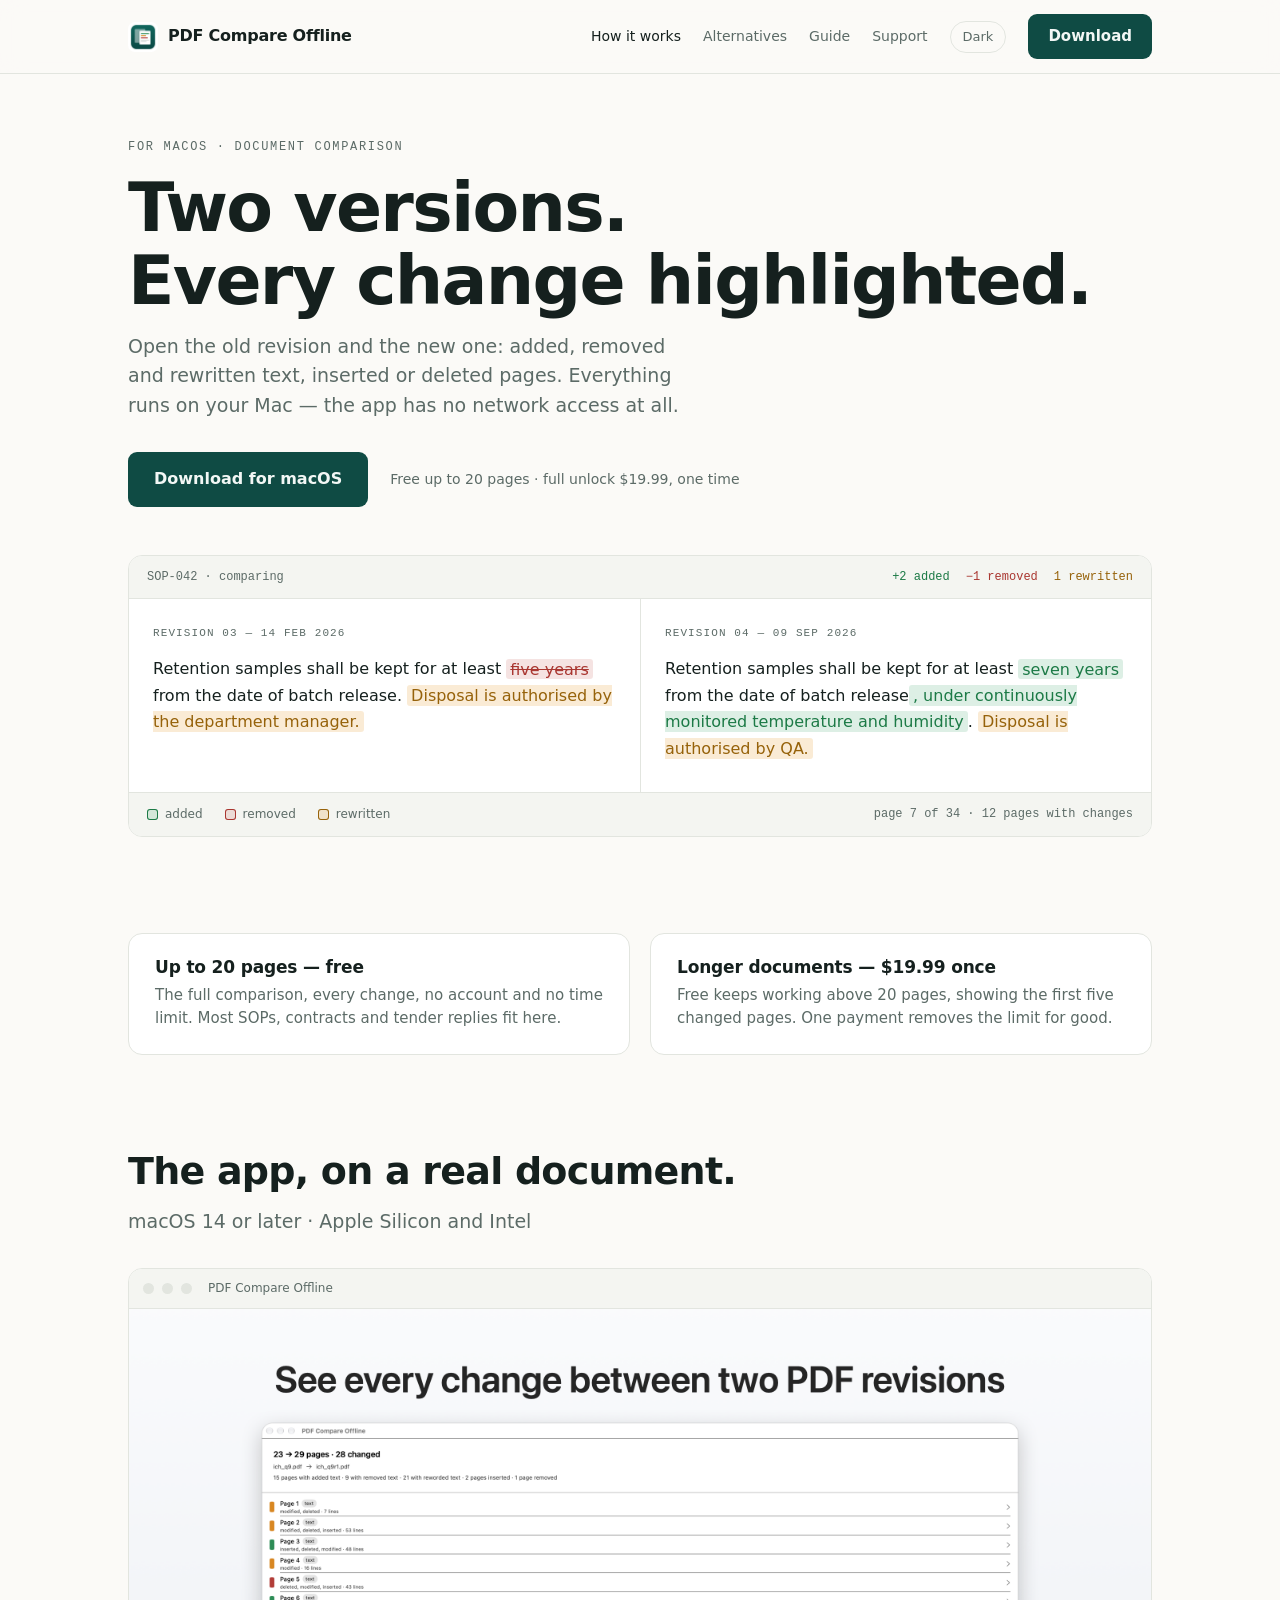
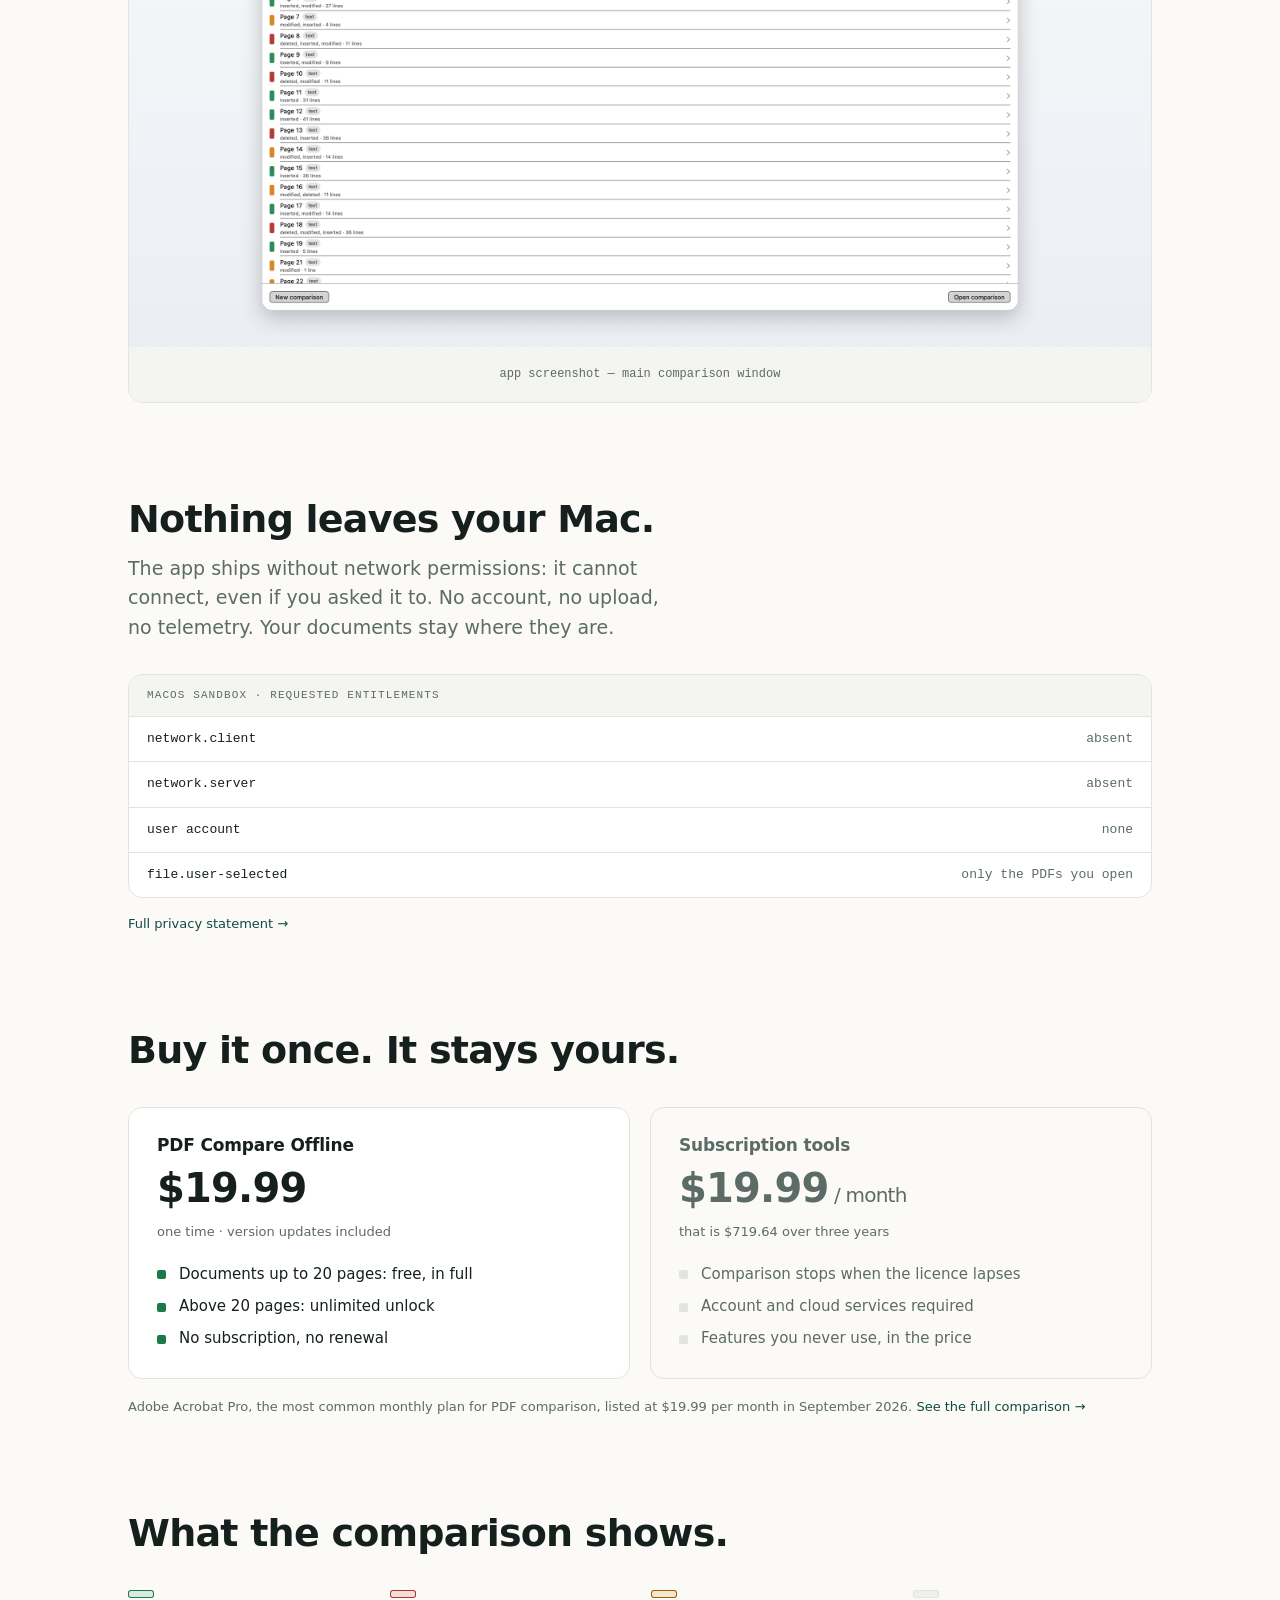
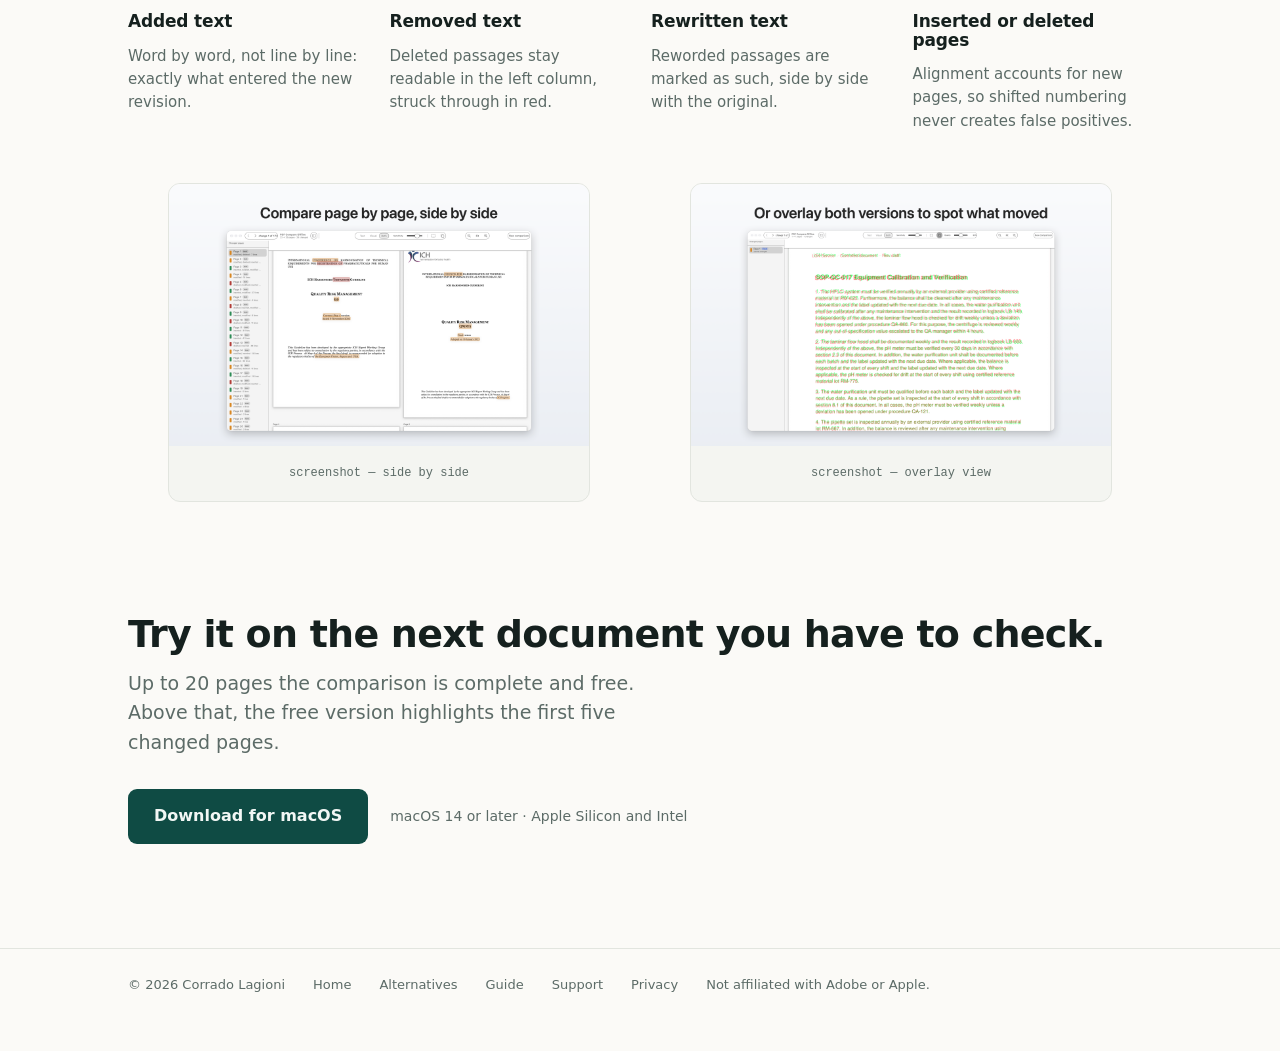
==== index.html @ 4ae1d014 "PDF Compare Offline — sito" ====
<!DOCTYPE html>
<html lang="en">
<head>
<meta charset="utf-8">
<meta name="viewport" content="width=device-width, initial-scale=1">
<!-- REMOVE THIS LINE ON LAUNCH DAY -->
<meta name="robots" content="noindex">
<title>PDF Compare Offline — see what changed between two PDF versions</title>
<meta name="description" content="A Mac app that shows every change between two versions of a PDF: added, removed and rewritten text, inserted and deleted pages. Nothing leaves your Mac.">
<link rel="canonical" href="https://francescolagioni.github.io/pdfcompare/">
<link rel="icon" href="images/icon.png">
<link rel="stylesheet" href="style.css">
</head>
<body>
<header class="top">
  <div class="wrap">
    <a class="logo" href="index.html"><img src="images/icon.png" alt=""> PDF Compare Offline</a>
    <nav>
      <a href="#how" data-n="how" aria-current="true">How it works</a>
      <a href="compare.html" data-n="compare">Alternatives</a>
      <a href="guide.html" data-n="guide">Guide</a>
      <a href="support.html" data-n="support">Support</a>
      <button class="ghost" id="theme" type="button">Dark</button>
      <a class="btn" href="#" data-store>Download</a>
    </nav>
  </div>
</header>

<main class="wrap">

  <div class="hero">
    <p class="eyebrow">For macOS · document comparison</p>
    <h1>Two versions.<br>Every change highlighted.</h1>
    <p class="lede">Open the old revision and the new one: added, removed and rewritten text, inserted or deleted pages. Everything runs on your Mac — the app has no network access at all.</p>
    <div class="cta-row">
      <a class="btn btn-lg" href="#" data-store>Download for macOS</a>
      <span class="cta-note">Free up to 20 pages · full unlock $19.99, one time</span>
    </div>
  </div>

  <div class="panel" id="demo">
    <div class="panel-head">
      <span>SOP-042 · comparing</span>
      <span class="tally"><span class="a">+2 added</span><span class="d">−1 removed</span><span class="m">1 rewritten</span></span>
    </div>
    <div class="cols">
      <div class="col">
        <div class="rev">Revision 03 — 14 Feb 2026</div>
        <p>Retention samples shall be kept for at least <mark class="del">five years</mark> from the date of batch release. <mark class="mod s3">Disposal is authorised by the department manager.</mark></p>
      </div>
      <div class="col">
        <div class="rev">Revision 04 — 09 Sep 2026</div>
        <p>Retention samples shall be kept for at least <mark class="add">seven years</mark> from the date of batch release<mark class="add s2">, under continuously monitored temperature and humidity</mark>. <mark class="mod s3">Disposal is authorised by QA.</mark></p>
      </div>
    </div>
    <div class="panel-foot">
      <span class="key a"><i></i>added</span>
      <span class="key d"><i></i>removed</span>
      <span class="key m"><i></i>rewritten</span>
      <span class="right">page 7 of 34 · 12 pages with changes</span>
    </div>
  </div>

  <section id="pricing">
    <div class="grid2">
      <div class="card" data-reveal>
        <h3>Up to 20 pages — free</h3>
        <p>The full comparison, every change, no account and no time limit. Most SOPs, contracts and tender replies fit here.</p>
      </div>
      <div class="card" data-reveal>
        <h3>Longer documents — $19.99 once</h3>
        <p>Free keeps working above 20 pages, showing the first five changed pages. One payment removes the limit for good.</p>
      </div>
    </div>
  </section>

  <section id="how">
    <h2>The app, on a real document.</h2>
    <p class="lede">macOS 14 or later · Apple Silicon and Intel</p>
    <div class="window" data-reveal>
      <div class="window-bar"><i></i><i></i><i></i><span>PDF Compare Offline</span></div>
      <!-- SCREENSHOT: drop images/02-summary.png here and it appears automatically -->
      <figure class="shot big">
        <img src="images/02-summary.png" alt="The comparison window showing changed pages" onerror="this.remove()">
        <figcaption>app screenshot — main comparison window</figcaption>
      </figure>
    </div>
  </section>

  <section id="privacy">
    <h2>Nothing leaves your Mac.</h2>
    <p class="lede">The app ships without network permissions: it cannot connect, even if you asked it to. No account, no upload, no telemetry. Your documents stay where they are.</p>
    <div class="ent" data-reveal>
      <div class="ent-head">macOS sandbox · requested entitlements</div>
      <div class="ent-row"><b>network.client</b><span>absent</span></div>
      <div class="ent-row"><b>network.server</b><span>absent</span></div>
      <div class="ent-row"><b>user account</b><span>none</span></div>
      <div class="ent-row"><b>file.user-selected</b><span>only the PDFs you open</span></div>
    </div>
    <p class="small muted" style="margin-top:16px"><a href="privacy.html">Full privacy statement →</a></p>
  </section>

  <section>
    <h2>Buy it once. It stays yours.</h2>
    <div class="price-grid">
      <div class="price-card" data-reveal>
        <h3>PDF Compare Offline</h3>
        <p class="big">$19.99</p>
        <p class="small muted">one time · version updates included</p>
        <ul>
          <li>Documents up to 20 pages: free, in full</li>
          <li>Above 20 pages: unlimited unlock</li>
          <li>No subscription, no renewal</li>
        </ul>
      </div>
      <div class="price-card is-them" data-reveal>
        <h3 class="muted">Subscription tools</h3>
        <p class="big">$19.99<span style="font-size:20px;font-weight:500"> / month</span></p>
        <p class="small muted">that is $719.64 over three years</p>
        <ul>
          <li>Comparison stops when the licence lapses</li>
          <li>Account and cloud services required</li>
          <li>Features you never use, in the price</li>
        </ul>
      </div>
    </div>
    <p class="small muted" style="margin-top:18px">Adobe Acrobat Pro, the most common monthly plan for PDF comparison, listed at $19.99 per month in September 2026. <a href="compare.html">See the full comparison →</a></p>
  </section>

  <section>
    <h2>What the comparison shows.</h2>
    <div class="grid4">
      <div class="feat a" data-reveal><i></i><h3>Added text</h3><p>Word by word, not line by line: exactly what entered the new revision.</p></div>
      <div class="feat d" data-reveal><i></i><h3>Removed text</h3><p>Deleted passages stay readable in the left column, struck through in red.</p></div>
      <div class="feat m" data-reveal><i></i><h3>Rewritten text</h3><p>Reworded passages are marked as such, side by side with the original.</p></div>
      <div class="feat p" data-reveal><i></i><h3>Inserted or deleted pages</h3><p>Alignment accounts for new pages, so shifted numbering never creates false positives.</p></div>
    </div>
    <div class="grid2">
      <figure class="shot"><img src="images/03-side-by-side.png" alt="A page shown in both revisions" onerror="this.remove()"><figcaption>screenshot — side by side</figcaption></figure>
      <figure class="shot"><img src="images/04-overlay.png" alt="Two versions of a page overlaid" onerror="this.remove()"><figcaption>screenshot — overlay view</figcaption></figure>
    </div>
  </section>

  <section>
    <h2>Try it on the next document you have to check.</h2>
    <p class="lede">Up to 20 pages the comparison is complete and free. Above that, the free version highlights the first five changed pages.</p>
    <div class="cta-row">
      <a class="btn btn-lg" href="#" data-store>Download for macOS</a>
      <span class="cta-note">macOS 14 or later · Apple Silicon and Intel</span>
    </div>
  </section>

</main>
<footer>
  <div class="wrap">
    <span>© 2026 Corrado Lagioni</span>
    <a href="index.html">Home</a>
    <a href="compare.html">Alternatives</a>
    <a href="guide.html">Guide</a>
    <a href="support.html">Support</a>
    <a href="privacy.html">Privacy</a>
    <span class="muted">Not affiliated with Adobe or Apple.</span>
  </div>
</footer>
<script src="site.js"></script>
</body>
</html>
---- style.css ----
/* PDF Compare Offline — design by Claude Design, made static.
   No web fonts, no external requests: the site keeps the same promise the app does. */

:root{
  --bg:#FBFAF7; --panel:#FFFFFF; --panel2:#F4F5F1; --ink:#15201E; --muted:#5C6B67; --line:#E2E5DF;
  --brand:#0F4B44; --brand-ink:#0F4B44; --on-brand:#F2F7F5;
  --add-bg:rgba(47,158,95,.16); --add-ink:#1C7A46;
  --del-bg:rgba(185,59,52,.14); --del-ink:#A93630;
  --mod-bg:rgba(224,142,26,.18); --mod-ink:#96620A;
  --sweep:rgba(15,75,68,.10); --stripe:rgba(21,32,30,.05);

  --sans: system-ui, -apple-system, "Segoe UI", Roboto, sans-serif;
  --mono: ui-monospace, SFMono-Regular, Menlo, Consolas, monospace;
}
@media (prefers-color-scheme: dark){
  :root:not([data-theme="light"]){
    --bg:#0A1514; --panel:#111F1D; --panel2:#0E1B19; --ink:#E9F0ED; --muted:#91A49F; --line:#1E332E;
    --brand:#5FBFA5; --brand-ink:#8ED9C1; --on-brand:#06201C;
    --add-bg:rgba(47,158,95,.24); --add-ink:#71D79D;
    --del-bg:rgba(185,59,52,.26); --del-ink:#F18C83;
    --mod-bg:rgba(224,142,26,.24); --mod-ink:#F0B45E;
    --sweep:rgba(143,217,193,.10); --stripe:rgba(233,240,237,.06);
  }
}
:root[data-theme="dark"]{
  --bg:#0A1514; --panel:#111F1D; --panel2:#0E1B19; --ink:#E9F0ED; --muted:#91A49F; --line:#1E332E;
  --brand:#5FBFA5; --brand-ink:#8ED9C1; --on-brand:#06201C;
  --add-bg:rgba(47,158,95,.24); --add-ink:#71D79D;
  --del-bg:rgba(185,59,52,.26); --del-ink:#F18C83;
  --mod-bg:rgba(224,142,26,.24); --mod-ink:#F0B45E;
  --sweep:rgba(143,217,193,.10); --stripe:rgba(233,240,237,.06);
}

*,*::before,*::after{box-sizing:border-box;}
html{-webkit-text-size-adjust:100%;scroll-behavior:smooth;}
body{margin:0;background:var(--bg);color:var(--ink);font-family:var(--sans);font-size:16px;line-height:1.55;-webkit-font-smoothing:antialiased;}
a{color:var(--brand-ink);text-decoration:none;}
a:hover{color:var(--ink);}
.wrap{max-width:1080px;margin:0 auto;padding:0 28px;}
.narrow{max-width:660px;}

h1,h2,h3{font-weight:600;letter-spacing:-.025em;line-height:1.08;margin:0;}
h1{font-size:clamp(38px,6.2vw,68px);}
h2{font-size:clamp(26px,3.4vw,38px);letter-spacing:-.02em;}
h3{font-size:17px;letter-spacing:-.01em;}
p{margin:14px 0 0;}
.lede{font-size:clamp(17px,1.5vw,19px);color:var(--muted);max-width:46ch;}
.eyebrow{font-family:var(--mono);font-size:12px;letter-spacing:.14em;text-transform:uppercase;color:var(--muted);margin:0;}
.muted{color:var(--muted);}
.small{font-size:13px;}

/* header */
.top{position:sticky;top:0;z-index:30;background:color-mix(in srgb,var(--bg) 86%,transparent);backdrop-filter:saturate(150%) blur(12px);border-bottom:1px solid var(--line);}
.top .wrap{display:flex;align-items:center;gap:18px;padding-top:14px;padding-bottom:14px;}
.logo{display:flex;align-items:center;gap:10px;color:var(--ink);font-weight:600;letter-spacing:-.015em;}
.logo img{width:30px;height:30px;border-radius:7px;display:block;}
.top nav{margin-left:auto;display:flex;align-items:center;gap:22px;font-size:14px;}
.top nav a{color:var(--muted);}
.top nav a:hover,.top nav a[aria-current]{color:var(--ink);}
.ghost{border:1px solid var(--line);background:transparent;color:var(--muted);font:inherit;font-size:13px;padding:5px 12px;border-radius:999px;cursor:pointer;}
.ghost:hover{color:var(--ink);}
.btn{display:inline-block;background:var(--brand);color:var(--on-brand);padding:11px 20px;border-radius:9px;font-size:15px;font-weight:600;}
.btn:hover{color:var(--on-brand);opacity:.92;}
/* the header Download sits inside <nav>, where ".top nav a" would otherwise
   win on specificity and paint it muted grey on the green. */
.top nav a.btn,.top nav a.btn:hover{color:var(--on-brand);}
.btn-lg{padding:15px 26px;font-size:16px;}

/* sections */
section{margin-top:96px;}
.hero{margin-top:64px;}
.hero h1{margin-top:14px;}
.cta-row{display:flex;flex-wrap:wrap;align-items:center;gap:16px 22px;margin-top:32px;}
.cta-note{font-size:14px;color:var(--muted);}

/* the diff panel */
.panel{border:1px solid var(--line);border-radius:14px;background:var(--panel);overflow:hidden;margin-top:48px;}
.panel-head{display:flex;flex-wrap:wrap;gap:10px;justify-content:space-between;padding:12px 18px;border-bottom:1px solid var(--line);background:var(--panel2);font-family:var(--mono);font-size:12px;color:var(--muted);}
.tally{display:flex;gap:16px;}
.tally .a{color:var(--add-ink);} .tally .d{color:var(--del-ink);} .tally .m{color:var(--mod-ink);}
.cols{display:grid;grid-template-columns:1fr 1fr;}
.col{padding:26px 24px 30px;}
.col+.col{border-left:1px solid var(--line);}
.col .rev{font-family:var(--mono);font-size:11px;letter-spacing:.1em;text-transform:uppercase;color:var(--muted);}
.col p{font-size:16px;line-height:1.65;margin-top:14px;}
.panel-foot{display:flex;flex-wrap:wrap;gap:10px 22px;align-items:center;padding:12px 18px;border-top:1px solid var(--line);background:var(--panel2);font-size:12px;color:var(--muted);}
.key{display:inline-flex;align-items:center;gap:7px;}
.key i{width:11px;height:11px;border-radius:3px;display:block;}
.key.a i{background:var(--add-bg);box-shadow:inset 0 0 0 1px var(--add-ink);}
.key.d i{background:var(--del-bg);box-shadow:inset 0 0 0 1px var(--del-ink);}
.key.m i{background:var(--mod-bg);box-shadow:inset 0 0 0 1px var(--mod-ink);}
.panel-foot .right{margin-left:auto;font-family:var(--mono);}

mark{background:transparent;color:inherit;border-radius:3px;padding:.06em .25em;}
.add{--hl:var(--add-bg);--hlink:var(--add-ink);}
.mod{--hl:var(--mod-bg);--hlink:var(--mod-ink);}
.del{text-decoration:line-through;text-decoration-color:transparent;}
.lit .add,.lit .mod{background-color:var(--hl);color:var(--hlink);transition:background-color .55s ease,color .55s ease;}
.lit .del{background-color:var(--del-bg);color:var(--del-ink);text-decoration-color:var(--del-ink);transition:background-color .55s ease,color .55s ease,text-decoration-color .4s ease .2s;}
.lit .s2{transition-delay:.18s;} .lit .s3{transition-delay:.36s;}

/* cards */
.grid2{display:grid;gap:20px;grid-template-columns:repeat(auto-fit,minmax(260px,1fr));margin-top:36px;}
.card{border:1px solid var(--line);border-radius:14px;background:var(--panel);padding:24px 26px;}
.card h3{margin-bottom:6px;}
.card p{color:var(--muted);font-size:15px;margin-top:8px;}

.grid4{display:grid;gap:22px;grid-template-columns:repeat(auto-fit,minmax(215px,1fr));margin-top:36px;}
.feat i{display:block;width:26px;height:8px;border-radius:3px;margin-bottom:14px;}
.feat.a i{background:var(--add-bg);box-shadow:inset 0 0 0 1px var(--add-ink);}
.feat.d i{background:var(--del-bg);box-shadow:inset 0 0 0 1px var(--del-ink);}
.feat.m i{background:var(--mod-bg);box-shadow:inset 0 0 0 1px var(--mod-ink);}
.feat.p i{background:var(--stripe);box-shadow:inset 0 0 0 1px var(--line);}
.feat p{color:var(--muted);font-size:15px;}

/* screenshots */
.shot{position:relative;border:1px solid var(--line);border-radius:12px;background:var(--panel2);min-height:190px;display:grid;place-items:center;overflow:hidden;margin-top:14px;}
.shot.big{min-height:440px;}
.shot img{display:block;width:100%;height:auto;}
.shot figcaption{font-family:var(--mono);font-size:12px;color:var(--muted);padding:18px;text-align:center;}
.window{border:1px solid var(--line);border-radius:14px;overflow:hidden;background:var(--panel);margin-top:32px;}
.window-bar{display:flex;align-items:center;gap:8px;padding:10px 14px;border-bottom:1px solid var(--line);background:var(--panel2);}
.window-bar i{width:11px;height:11px;border-radius:50%;background:var(--line);display:block;}
.window-bar span{margin-left:8px;font-size:12px;color:var(--muted);}
.window .shot{border:0;border-radius:0;margin:0;}

/* entitlements */
.ent{border:1px solid var(--line);border-radius:14px;overflow:hidden;background:var(--panel);margin-top:32px;}
.ent-head{font-family:var(--mono);font-size:11px;letter-spacing:.1em;text-transform:uppercase;color:var(--muted);padding:12px 18px;border-bottom:1px solid var(--line);background:var(--panel2);}
.ent-row{display:flex;justify-content:space-between;gap:16px;padding:12px 18px;border-bottom:1px solid var(--line);font-family:var(--mono);font-size:13px;}
.ent-row:last-child{border-bottom:0;}
.ent-row b{font-weight:400;color:var(--ink);}
.ent-row span{color:var(--muted);}

/* pricing */
.price-grid{display:grid;gap:20px;grid-template-columns:repeat(auto-fit,minmax(280px,1fr));margin-top:36px;}
.price-card{border:1px solid var(--line);border-radius:14px;padding:28px;background:var(--panel);}
.price-card.is-them{background:transparent;}
.price-card .big{font-size:40px;font-weight:600;letter-spacing:-.02em;margin:14px 0 0;line-height:1;}
.price-card.is-them .big{color:var(--muted);}
.price-card ul{list-style:none;padding:0;margin:20px 0 0;display:grid;gap:9px;font-size:15px;}
.price-card li{padding-left:22px;position:relative;}
.price-card li::before{content:"";position:absolute;left:0;top:.52em;width:9px;height:9px;border-radius:2px;background:var(--add-ink);}
.price-card.is-them li{color:var(--muted);}
.price-card.is-them li::before{background:var(--line);}

/* faq */
details{border-bottom:1px solid var(--line);padding:16px 0;}
summary{cursor:pointer;list-style:none;font-weight:600;display:flex;gap:12px;align-items:baseline;}
summary::-webkit-details-marker{display:none;}
summary::before{content:"+";color:var(--brand-ink);font-weight:600;}
details[open] summary::before{content:"–";}
details p{color:var(--muted);margin-left:24px;}

/* steps */
.step{display:grid;gap:18px;grid-template-columns:1fr;margin-top:56px;}
@media(min-width:760px){.step{grid-template-columns:44px 1fr;gap:26px;}}
.step-n{width:38px;height:38px;border-radius:50%;display:grid;place-items:center;background:var(--panel2);border:1px solid var(--line);font-family:var(--mono);font-size:14px;color:var(--brand-ink);}
.step p{color:var(--muted);max-width:60ch;}

.costs{display:grid;gap:16px;margin-top:32px;}
.cost .top{display:flex;justify-content:space-between;gap:16px;font-size:14px;}
.cost .top em{font-style:normal;color:var(--muted);font-family:var(--mono);font-size:13px;}
.track{height:10px;border-radius:5px;background:var(--panel2);border:1px solid var(--line);overflow:hidden;margin-top:7px;}
.fill{height:100%;width:0;background:var(--del-ink);transition:width 1.1s cubic-bezier(.2,.7,.2,1);}
.cost.is-ours .fill{background:var(--add-ink);}
.in .fill{width:var(--w);}

ul.plain{list-style:none;padding:0;margin:20px 0 0;display:grid;gap:10px;}
ul.plain li{padding-left:22px;position:relative;color:var(--muted);}
ul.plain li::before{content:"";position:absolute;left:0;top:.55em;width:9px;height:9px;border-radius:2px;background:var(--brand-ink);}

.note{border-left:3px solid var(--line);padding-left:20px;margin-top:32px;}
.note.a{border-left-color:var(--add-ink);}
.note.d{border-left-color:var(--del-ink);}
.note.m{border-left-color:var(--mod-ink);}

footer{margin-top:104px;border-top:1px solid var(--line);padding:26px 0 56px;font-size:13px;color:var(--muted);}
footer .wrap{display:flex;flex-wrap:wrap;gap:12px 28px;align-items:center;}
footer a{color:var(--muted);}

[data-reveal]{opacity:0;transform:translateY(20px);transition:opacity .75s cubic-bezier(.2,.7,.3,1),transform .75s cubic-bezier(.2,.7,.3,1);}
[data-reveal].in{opacity:1;transform:none;}
:focus-visible{outline:2px solid var(--brand-ink);outline-offset:3px;border-radius:4px;}

@media(max-width:700px){
  .cols{grid-template-columns:1fr;}
  .col+.col{border-left:0;border-top:1px solid var(--line);}
  section{margin-top:68px;}
  .top nav{gap:14px;font-size:13px;}
}
@media (prefers-reduced-motion: reduce){
  html{scroll-behavior:auto;}
  *,*::before,*::after{transition-duration:.001s !important;animation-duration:.001s !important;}
  [data-reveal]{opacity:1;transform:none;}
}
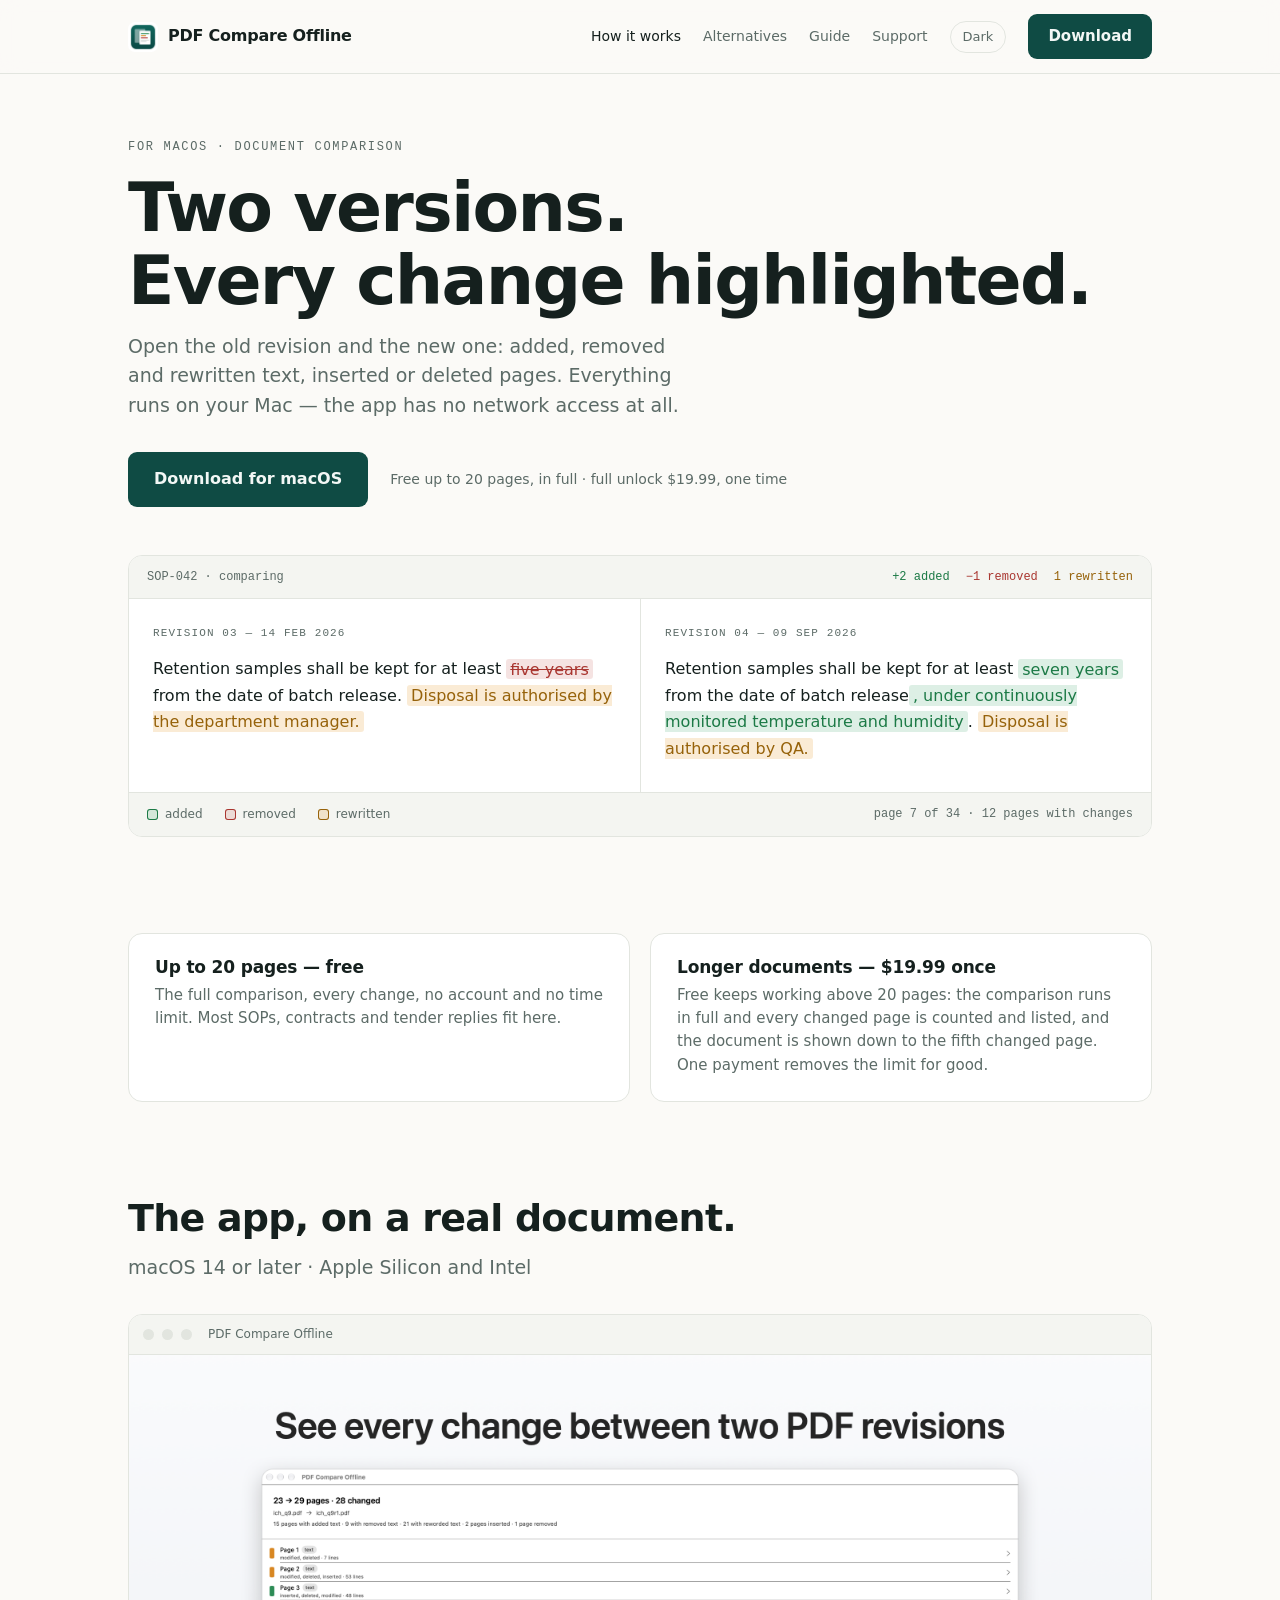
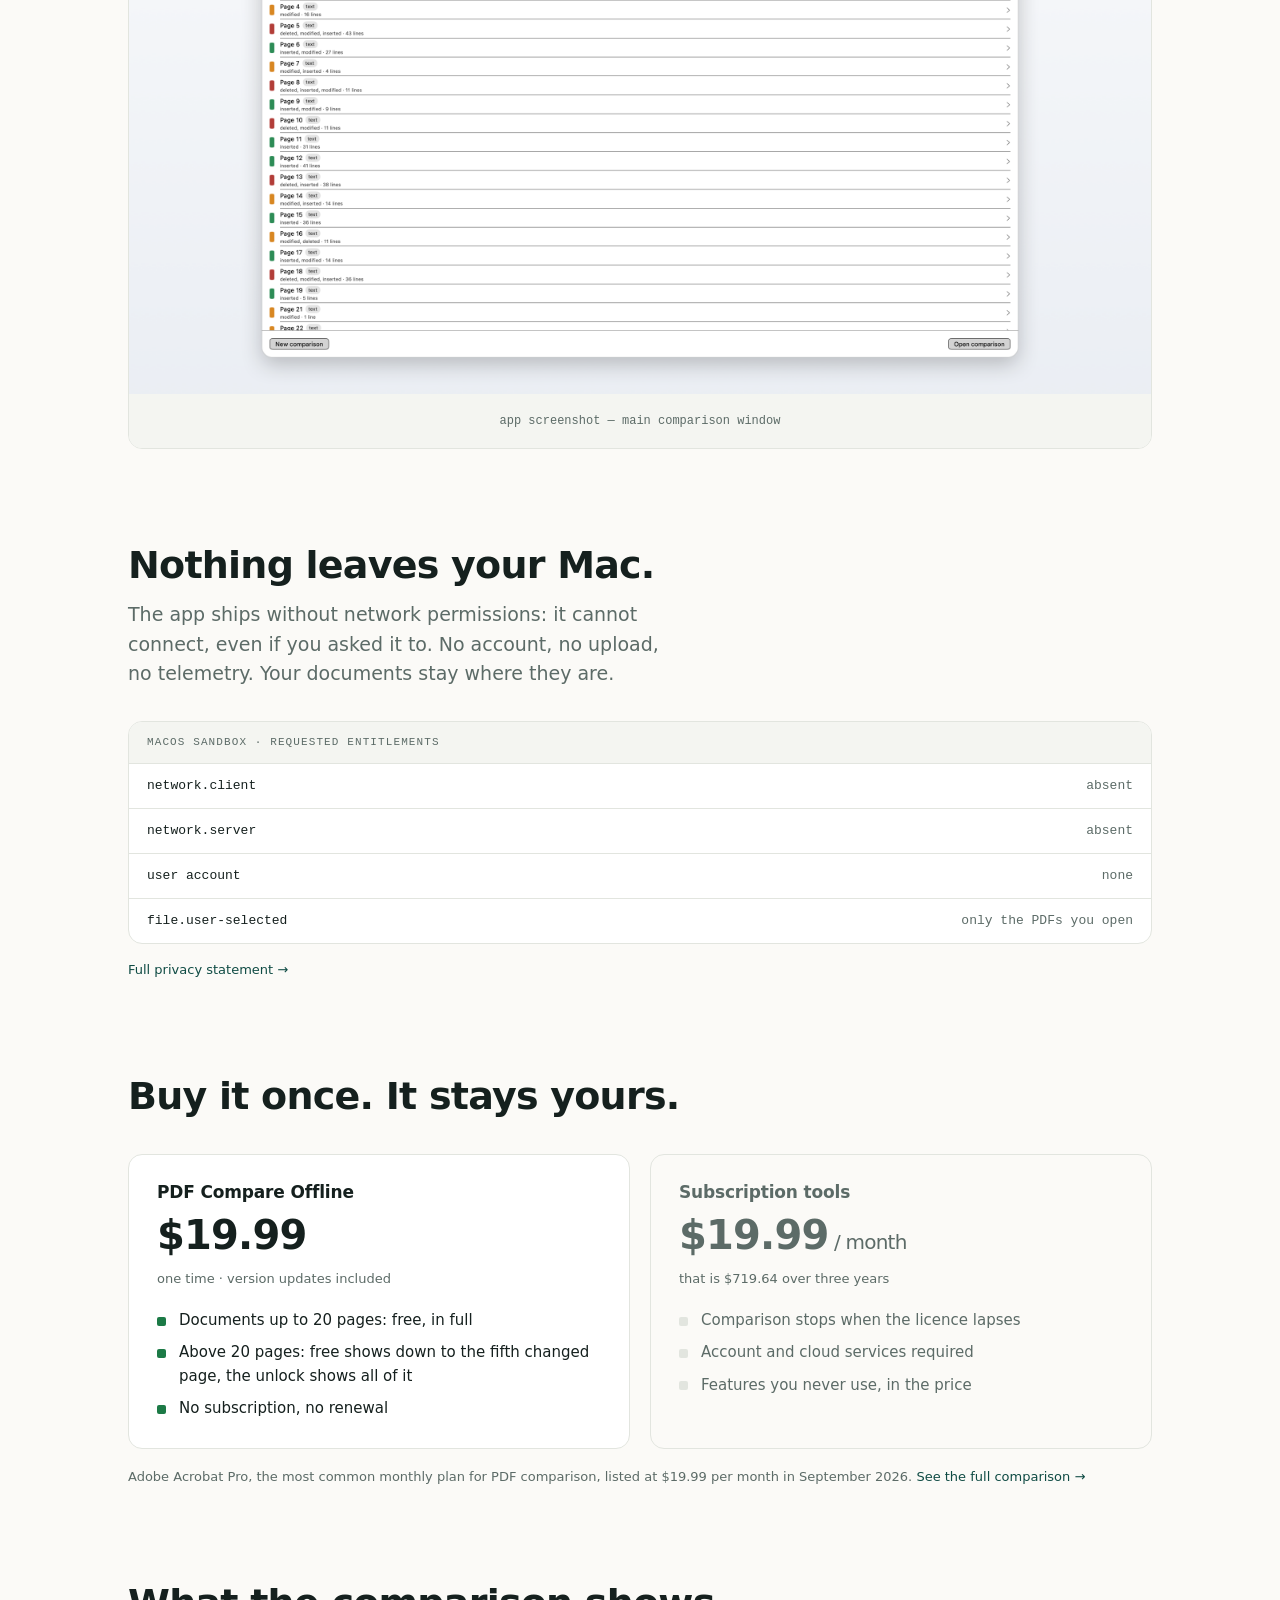
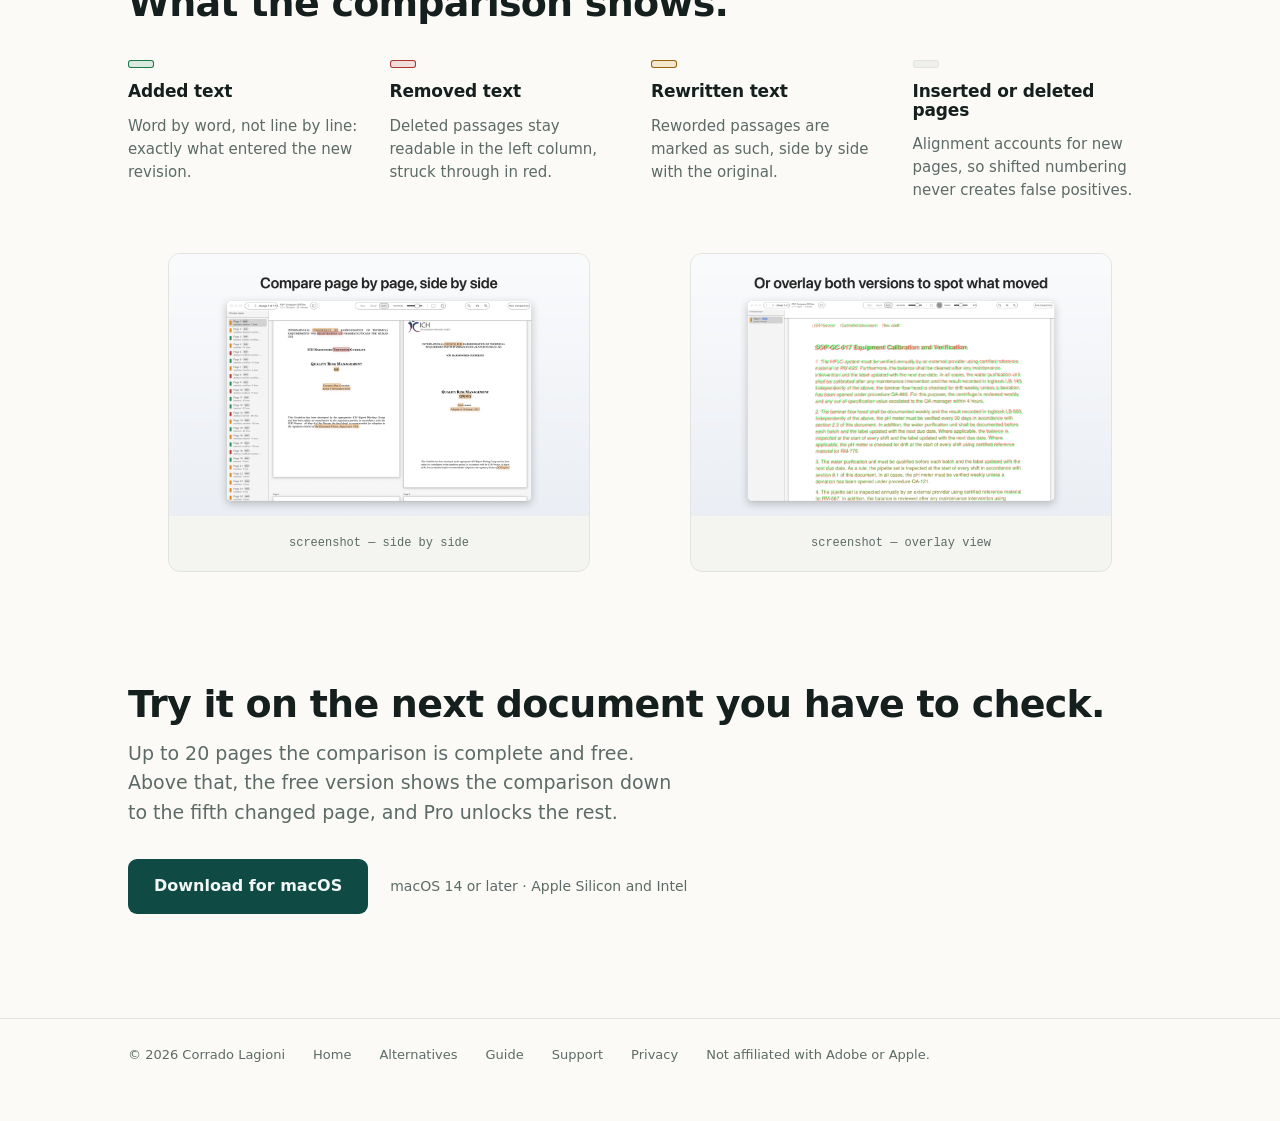
==== commit d8160888: "Describe the free limit as the app behaves, and drop the watermark The watermark was removed from ex" ====
--- a/index.html
+++ b/index.html
@@ -34,7 +34,7 @@
     <p class="lede">Open the old revision and the new one: added, removed and rewritten text, inserted or deleted pages. Everything runs on your Mac — the app has no network access at all.</p>
     <div class="cta-row">
       <a class="btn btn-lg" href="#" data-store>Download for macOS</a>
-      <span class="cta-note">Free up to 20 pages · full unlock $19.99, one time</span>
+      <span class="cta-note">Free up to 20 pages, in full · full unlock $19.99, one time</span>
     </div>
   </div>
 
@@ -69,7 +69,7 @@
       </div>
       <div class="card" data-reveal>
         <h3>Longer documents — $19.99 once</h3>
-        <p>Free keeps working above 20 pages, showing the first five changed pages. One payment removes the limit for good.</p>
+        <p>Free keeps working above 20 pages: the comparison runs in full and every changed page is counted and listed, and the document is shown down to the fifth changed page. One payment removes the limit for good.</p>
       </div>
     </div>
   </section>
@@ -109,7 +109,7 @@
         <p class="small muted">one time · version updates included</p>
         <ul>
           <li>Documents up to 20 pages: free, in full</li>
-          <li>Above 20 pages: unlimited unlock</li>
+          <li>Above 20 pages: free shows down to the fifth changed page, the unlock shows all of it</li>
           <li>No subscription, no renewal</li>
         </ul>
       </div>
@@ -143,7 +143,7 @@
 
   <section>
     <h2>Try it on the next document you have to check.</h2>
-    <p class="lede">Up to 20 pages the comparison is complete and free. Above that, the free version highlights the first five changed pages.</p>
+    <p class="lede">Up to 20 pages the comparison is complete and free. Above that, the free version shows the comparison down to the fifth changed page, and Pro unlocks the rest.</p>
     <div class="cta-row">
       <a class="btn btn-lg" href="#" data-store>Download for macOS</a>
       <span class="cta-note">macOS 14 or later · Apple Silicon and Intel</span>
